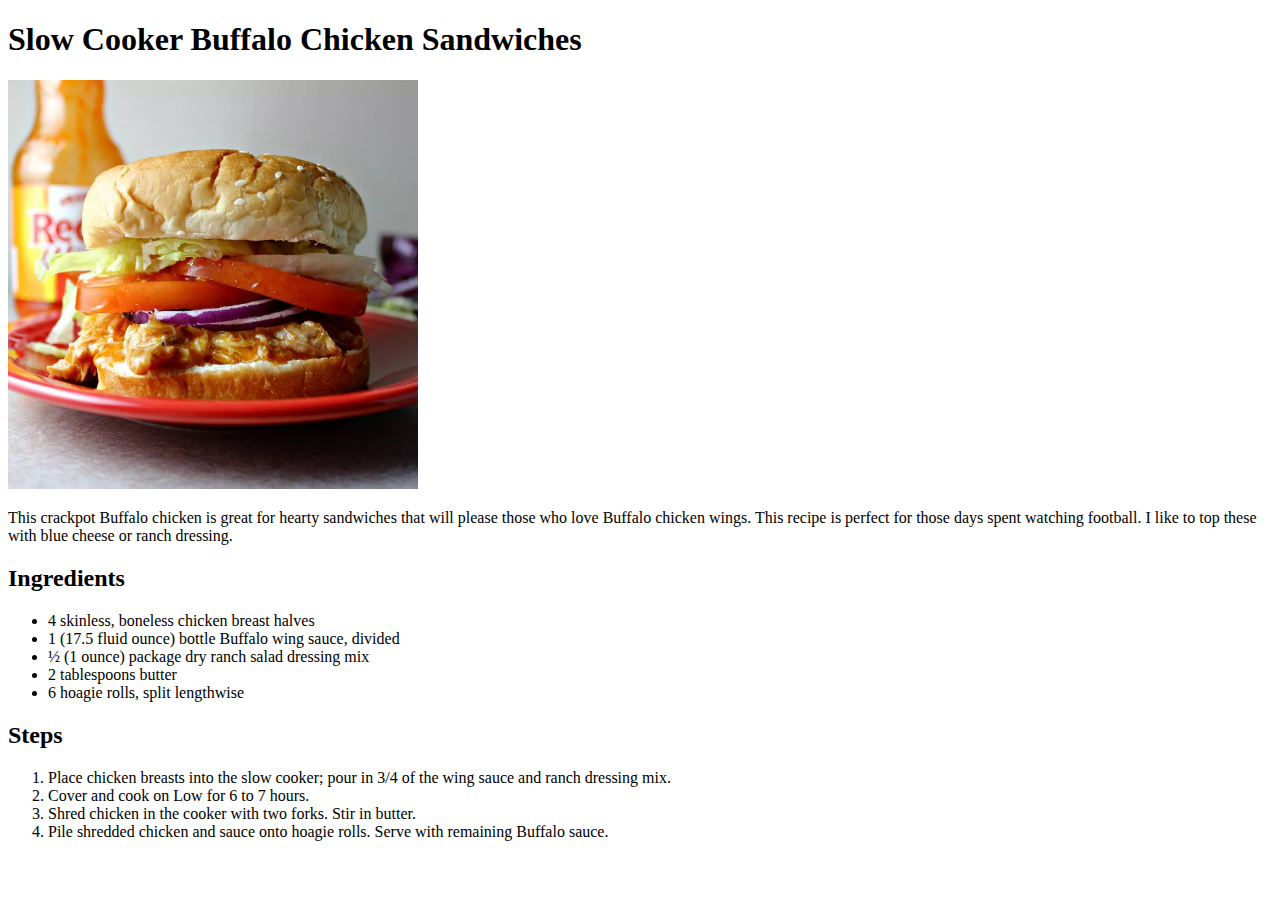
==== recipes/chicken-sandwich.html @ 503b5928 "Added the index.html page and the 'recipe' folder" ====
<!DOCTYPE html>
<html lang="en">
<head>
    <meta charset="UTF-8">
    <meta http-equiv="X-UA-Compatible" content="IE=edge">
    <meta name="viewport" content="width=device-width, initial-scale=1.0">
    <title>Slow Cooker Buffalo Chicken Sandwiches</title>
</head>
<body>
    <h1>Slow Cooker Buffalo Chicken Sandwiches</h1>

    <img src="./img/chicken-sandwich.png" alt="A chicken-sandwich photo">

    <p>This crackpot Buffalo chicken is great for hearty sandwiches that will please those who love Buffalo chicken wings. This recipe is perfect for those days spent watching football. I like to top these with blue cheese or ranch dressing.</p>

    <h2>Ingredients</h2>
    <ul>
        <li>4 skinless, boneless chicken breast halves</li>
        <li>1 (17.5 fluid ounce) bottle Buffalo wing sauce, divided</li>
        <li>½ (1 ounce) package dry ranch salad dressing mix</li>
        <li>2 tablespoons butter</li>
        <li>6 hoagie rolls, split lengthwise</li>
    </ul>

    <h2>Steps</h2>
    <ol>
        <li>Place chicken breasts into the slow cooker; pour in 3/4 of the wing sauce and ranch dressing mix.</li>
        <li>Cover and cook on Low for 6 to 7 hours.</li>
        <li>Shred chicken in the cooker with two forks. Stir in butter.</li>
        <li>Pile shredded chicken and sauce onto hoagie rolls. Serve with remaining Buffalo sauce.</li>
    </ol>
</body>
</html>
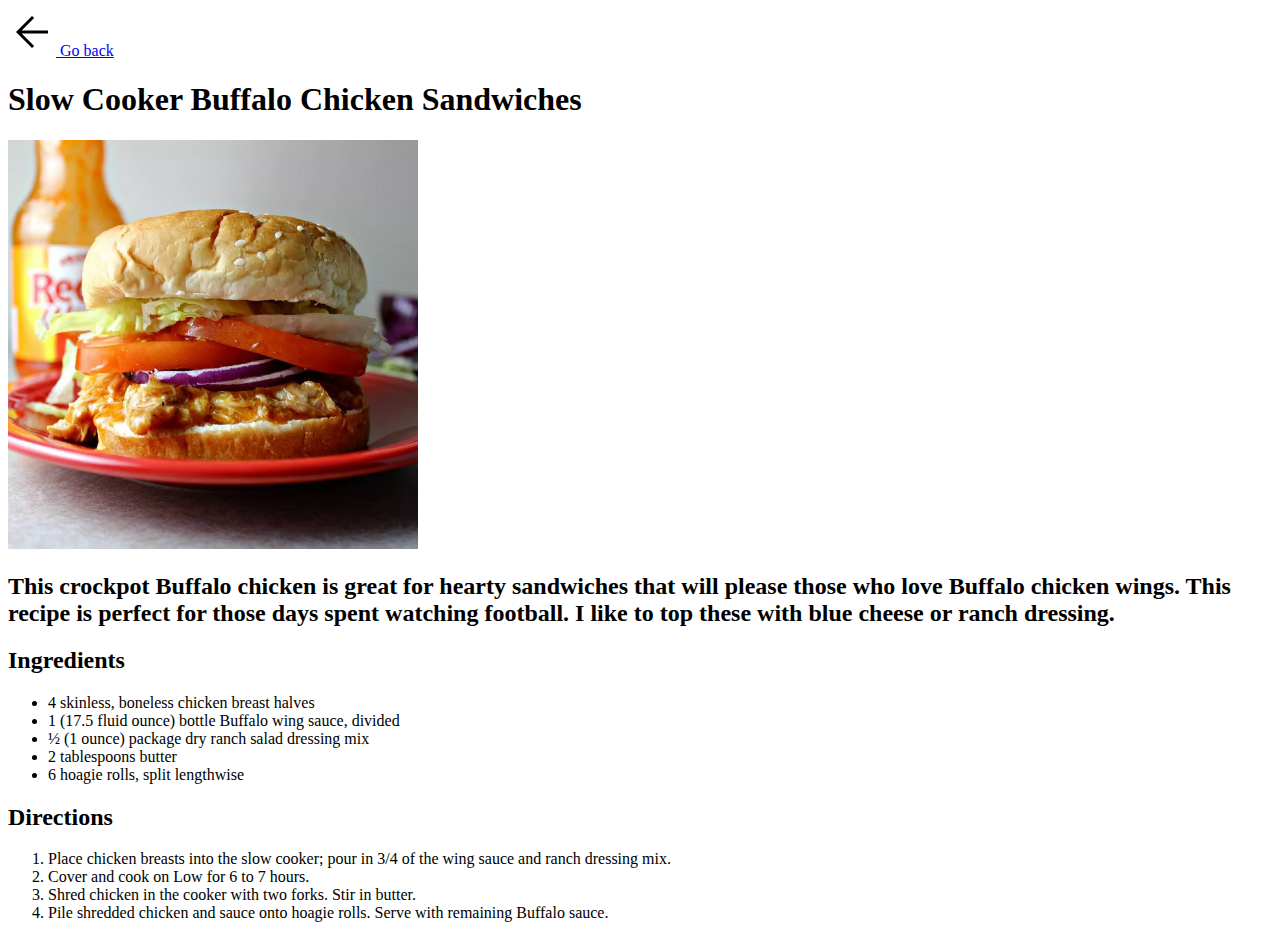
==== commit aaa6db75: "Updated the recipes pages" ====
--- a/recipes/chicken-sandwich.html
+++ b/recipes/chicken-sandwich.html
@@ -4,30 +4,52 @@
     <meta charset="UTF-8">
     <meta http-equiv="X-UA-Compatible" content="IE=edge">
     <meta name="viewport" content="width=device-width, initial-scale=1.0">
+    <link rel="stylesheet" href="/css/recipe.css">
     <title>Slow Cooker Buffalo Chicken Sandwiches</title>
 </head>
 <body>
-    <h1>Slow Cooker Buffalo Chicken Sandwiches</h1>
+    <section class="go-back">
+        <a href="/index.html">
+            <img src="./img/arrow-back.svg" alt="arrow-back" id="arrow-back"> 
+            <span>Go back</span>
+        </a>
+    </section>
 
-    <img src="./img/chicken-sandwich.png" alt="A chicken-sandwich photo">
-
-    <p>This crackpot Buffalo chicken is great for hearty sandwiches that will please those who love Buffalo chicken wings. This recipe is perfect for those days spent watching football. I like to top these with blue cheese or ranch dressing.</p>
-
-    <h2>Ingredients</h2>
-    <ul>
-        <li>4 skinless, boneless chicken breast halves</li>
-        <li>1 (17.5 fluid ounce) bottle Buffalo wing sauce, divided</li>
-        <li>½ (1 ounce) package dry ranch salad dressing mix</li>
-        <li>2 tablespoons butter</li>
-        <li>6 hoagie rolls, split lengthwise</li>
-    </ul>
-
-    <h2>Steps</h2>
-    <ol>
-        <li>Place chicken breasts into the slow cooker; pour in 3/4 of the wing sauce and ranch dressing mix.</li>
-        <li>Cover and cook on Low for 6 to 7 hours.</li>
-        <li>Shred chicken in the cooker with two forks. Stir in butter.</li>
-        <li>Pile shredded chicken and sauce onto hoagie rolls. Serve with remaining Buffalo sauce.</li>
-    </ol>
+    <header><h1>Slow Cooker Buffalo Chicken Sandwiches</h1></header>
+    
+    <section class="image-section">
+        <div class="img-container">
+            <img src="./img/chicken-sandwich.png" alt="A chicken-sandwich photo">
+        </div>
+    </section>
+    
+    <section class="description">
+        <h2>This crockpot Buffalo chicken is great for hearty sandwiches that will please those who love Buffalo chicken wings. This recipe is perfect for those days spent watching football. I like to top these with blue cheese or ranch dressing.</h2>
+    </section>
+    
+    <section class="how-to">
+        <div class="ingredients">
+            <h2>Ingredients</h2>
+            <ul>
+                <li>4 skinless, boneless chicken breast halves</li>
+                <li>1 (17.5 fluid ounce) bottle Buffalo wing sauce, divided</li>
+                <li>½ (1 ounce) package dry ranch salad dressing mix</li>
+                <li>2 tablespoons butter</li>
+                <li>6 hoagie rolls, split lengthwise</li>
+            </ul>
+        </div>
+    
+        <div class="directions">
+            <h2>Directions</h2>
+            <ol>
+                <li>Place chicken breasts into the slow cooker; pour in 3/4 of the wing sauce and ranch dressing mix.</li>
+                <li>Cover and cook on Low for 6 to 7 hours.</li>
+                <li>Shred chicken in the cooker with two forks. Stir in butter.</li>
+                <li>Pile shredded chicken and sauce onto hoagie rolls. Serve with remaining Buffalo sauce.</li>
+            </ol>
+        </div>
+    
+    </section>
+    
 </body>
 </html>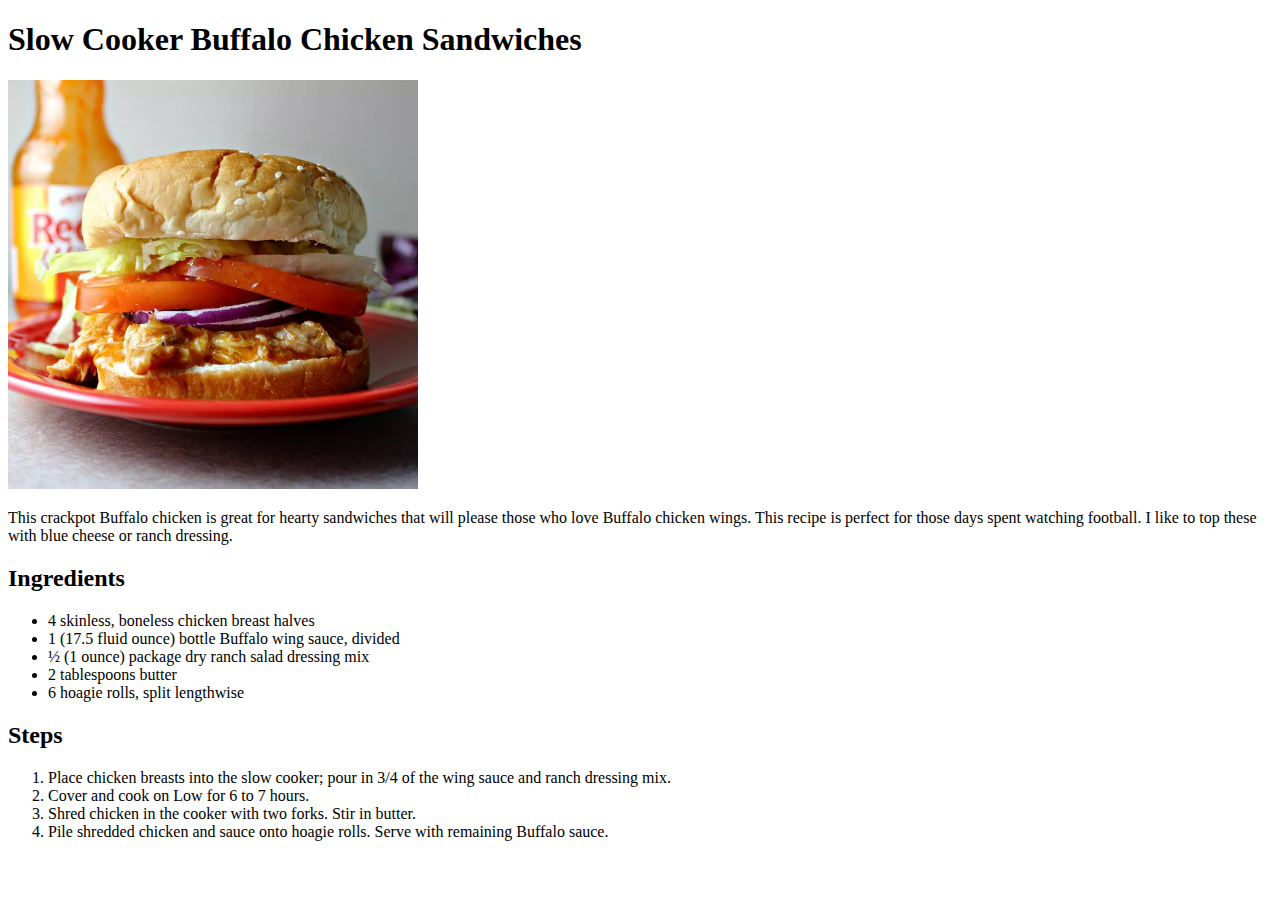
==== commit 710c1587: "Revert "Updated the recipes pages"" ====
--- a/recipes/chicken-sandwich.html
+++ b/recipes/chicken-sandwich.html
@@ -4,52 +4,30 @@
     <meta charset="UTF-8">
     <meta http-equiv="X-UA-Compatible" content="IE=edge">
     <meta name="viewport" content="width=device-width, initial-scale=1.0">
-    <link rel="stylesheet" href="/css/recipe.css">
     <title>Slow Cooker Buffalo Chicken Sandwiches</title>
 </head>
 <body>
-    <section class="go-back">
-        <a href="/index.html">
-            <img src="./img/arrow-back.svg" alt="arrow-back" id="arrow-back"> 
-            <span>Go back</span>
-        </a>
-    </section>
+    <h1>Slow Cooker Buffalo Chicken Sandwiches</h1>
 
-    <header><h1>Slow Cooker Buffalo Chicken Sandwiches</h1></header>
-    
-    <section class="image-section">
-        <div class="img-container">
-            <img src="./img/chicken-sandwich.png" alt="A chicken-sandwich photo">
-        </div>
-    </section>
-    
-    <section class="description">
-        <h2>This crockpot Buffalo chicken is great for hearty sandwiches that will please those who love Buffalo chicken wings. This recipe is perfect for those days spent watching football. I like to top these with blue cheese or ranch dressing.</h2>
-    </section>
-    
-    <section class="how-to">
-        <div class="ingredients">
-            <h2>Ingredients</h2>
-            <ul>
-                <li>4 skinless, boneless chicken breast halves</li>
-                <li>1 (17.5 fluid ounce) bottle Buffalo wing sauce, divided</li>
-                <li>½ (1 ounce) package dry ranch salad dressing mix</li>
-                <li>2 tablespoons butter</li>
-                <li>6 hoagie rolls, split lengthwise</li>
-            </ul>
-        </div>
-    
-        <div class="directions">
-            <h2>Directions</h2>
-            <ol>
-                <li>Place chicken breasts into the slow cooker; pour in 3/4 of the wing sauce and ranch dressing mix.</li>
-                <li>Cover and cook on Low for 6 to 7 hours.</li>
-                <li>Shred chicken in the cooker with two forks. Stir in butter.</li>
-                <li>Pile shredded chicken and sauce onto hoagie rolls. Serve with remaining Buffalo sauce.</li>
-            </ol>
-        </div>
-    
-    </section>
-    
+    <img src="./img/chicken-sandwich.png" alt="A chicken-sandwich photo">
+
+    <p>This crackpot Buffalo chicken is great for hearty sandwiches that will please those who love Buffalo chicken wings. This recipe is perfect for those days spent watching football. I like to top these with blue cheese or ranch dressing.</p>
+
+    <h2>Ingredients</h2>
+    <ul>
+        <li>4 skinless, boneless chicken breast halves</li>
+        <li>1 (17.5 fluid ounce) bottle Buffalo wing sauce, divided</li>
+        <li>½ (1 ounce) package dry ranch salad dressing mix</li>
+        <li>2 tablespoons butter</li>
+        <li>6 hoagie rolls, split lengthwise</li>
+    </ul>
+
+    <h2>Steps</h2>
+    <ol>
+        <li>Place chicken breasts into the slow cooker; pour in 3/4 of the wing sauce and ranch dressing mix.</li>
+        <li>Cover and cook on Low for 6 to 7 hours.</li>
+        <li>Shred chicken in the cooker with two forks. Stir in butter.</li>
+        <li>Pile shredded chicken and sauce onto hoagie rolls. Serve with remaining Buffalo sauce.</li>
+    </ol>
 </body>
 </html>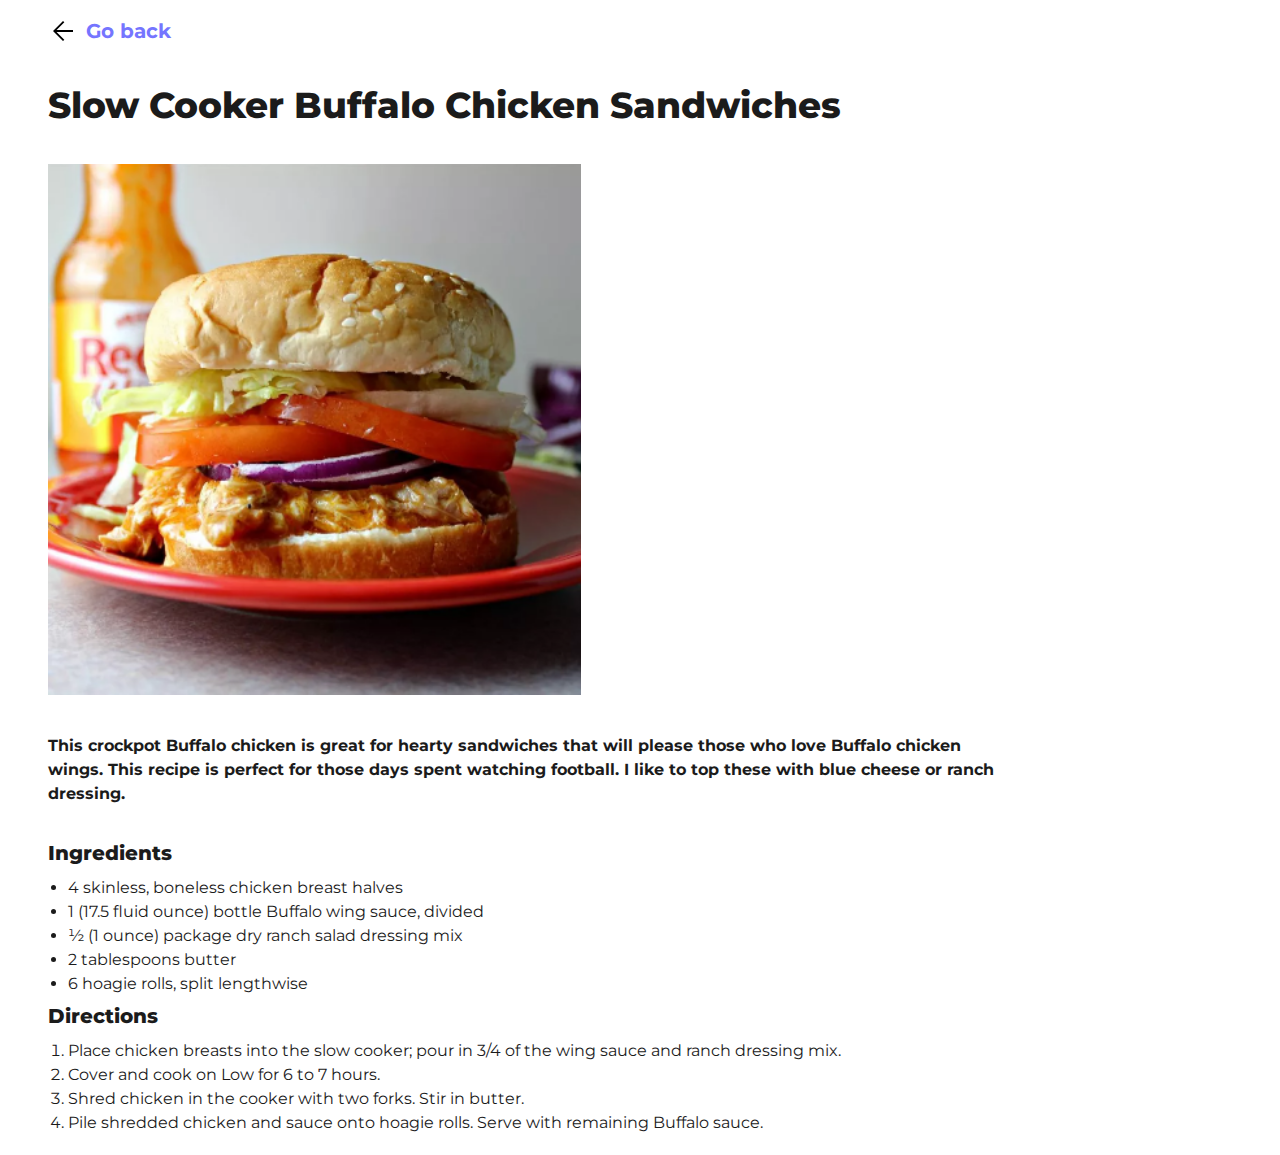
==== commit 4ed22dc8: "Revert "Revert "Updated the recipes pages""" ====
--- a/recipes/chicken-sandwich.html
+++ b/recipes/chicken-sandwich.html
@@ -4,30 +4,52 @@
     <meta charset="UTF-8">
     <meta http-equiv="X-UA-Compatible" content="IE=edge">
     <meta name="viewport" content="width=device-width, initial-scale=1.0">
+    <link rel="stylesheet" href="/css/recipe.css">
     <title>Slow Cooker Buffalo Chicken Sandwiches</title>
 </head>
 <body>
-    <h1>Slow Cooker Buffalo Chicken Sandwiches</h1>
+    <section class="go-back">
+        <a href="/index.html">
+            <img src="./img/arrow-back.svg" alt="arrow-back" id="arrow-back"> 
+            <span>Go back</span>
+        </a>
+    </section>
 
-    <img src="./img/chicken-sandwich.png" alt="A chicken-sandwich photo">
-
-    <p>This crackpot Buffalo chicken is great for hearty sandwiches that will please those who love Buffalo chicken wings. This recipe is perfect for those days spent watching football. I like to top these with blue cheese or ranch dressing.</p>
-
-    <h2>Ingredients</h2>
-    <ul>
-        <li>4 skinless, boneless chicken breast halves</li>
-        <li>1 (17.5 fluid ounce) bottle Buffalo wing sauce, divided</li>
-        <li>½ (1 ounce) package dry ranch salad dressing mix</li>
-        <li>2 tablespoons butter</li>
-        <li>6 hoagie rolls, split lengthwise</li>
-    </ul>
-
-    <h2>Steps</h2>
-    <ol>
-        <li>Place chicken breasts into the slow cooker; pour in 3/4 of the wing sauce and ranch dressing mix.</li>
-        <li>Cover and cook on Low for 6 to 7 hours.</li>
-        <li>Shred chicken in the cooker with two forks. Stir in butter.</li>
-        <li>Pile shredded chicken and sauce onto hoagie rolls. Serve with remaining Buffalo sauce.</li>
-    </ol>
+    <header><h1>Slow Cooker Buffalo Chicken Sandwiches</h1></header>
+    
+    <section class="image-section">
+        <div class="img-container">
+            <img src="./img/chicken-sandwich.png" alt="A chicken-sandwich photo">
+        </div>
+    </section>
+    
+    <section class="description">
+        <h2>This crockpot Buffalo chicken is great for hearty sandwiches that will please those who love Buffalo chicken wings. This recipe is perfect for those days spent watching football. I like to top these with blue cheese or ranch dressing.</h2>
+    </section>
+    
+    <section class="how-to">
+        <div class="ingredients">
+            <h2>Ingredients</h2>
+            <ul>
+                <li>4 skinless, boneless chicken breast halves</li>
+                <li>1 (17.5 fluid ounce) bottle Buffalo wing sauce, divided</li>
+                <li>½ (1 ounce) package dry ranch salad dressing mix</li>
+                <li>2 tablespoons butter</li>
+                <li>6 hoagie rolls, split lengthwise</li>
+            </ul>
+        </div>
+    
+        <div class="directions">
+            <h2>Directions</h2>
+            <ol>
+                <li>Place chicken breasts into the slow cooker; pour in 3/4 of the wing sauce and ranch dressing mix.</li>
+                <li>Cover and cook on Low for 6 to 7 hours.</li>
+                <li>Shred chicken in the cooker with two forks. Stir in butter.</li>
+                <li>Pile shredded chicken and sauce onto hoagie rolls. Serve with remaining Buffalo sauce.</li>
+            </ol>
+        </div>
+    
+    </section>
+    
 </body>
 </html>--- a/css/recipe.css
+++ b/css/recipe.css
@@ -0,0 +1,111 @@
+@import url('https://fonts.googleapis.com/css2?family=Montserrat:wght@100;300;400;500;600;700;800;900&display=swap');
+
+* {
+    box-sizing: border-box;
+    padding: 0;
+    margin: 0;
+    font-family: Montserrat;
+    font-size: 1rem;
+    line-height: 1.5;
+}
+
+body {
+    color: rgb(27, 27, 27);
+    height: 100vh;
+    padding: 1rem 3rem;
+}
+
+body > * {
+    padding-bottom: 2rem;
+}
+
+/* Go Back Section */
+a {
+    text-decoration: none;
+    display: flex;
+    gap: .5rem;
+}
+
+#arrow-back {
+    width: 30px;
+    height: auto;
+}
+
+span {
+    color: rgb(117, 117, 255);
+    font-size: 1.25rem;
+    font-weight: 700;
+    align-self: center;
+}
+
+/* Header Section */
+header h1 {
+    font-size: 2.25rem;
+    font-weight: 800;
+}
+
+/* Image Section */
+img {
+    width: 45%;
+    height: auto;
+}
+
+/* Description Section */
+.description {
+    width: 80%;
+    font-size: 1.25rem;
+    font-weight: 600;
+}
+
+/*How-to Section */
+.how-to h2 {
+    font-size: 1.25rem;
+    font-weight: 800;
+    padding-bottom: 8px;
+}
+
+.how-to ul,ol {
+    padding: 0 0 5px 1.25rem;
+}
+
+.how-to {
+    padding-bottom: 15px;
+    width: 70%;
+}
+
+@media(max-width: 768px) { 
+    body {
+        padding: .75rem 2.5rem;
+    }
+    header h1 {
+        font-size: 2rem;
+    }
+
+    img {
+        width: 100%;
+    }
+    
+    .description {
+        width: 100%;
+        font-size: 1rem;
+    }
+
+    .how-to {
+        width: 100%;
+    }
+}
+
+@media only screen and (min-width: 768px) and (max-width: 1024px) {
+    img {
+        width: 60%;
+        height: auto;
+    }
+
+    .description {
+        width: 100%;
+    }
+
+    .how-to {
+        width: 100%;
+    }
+}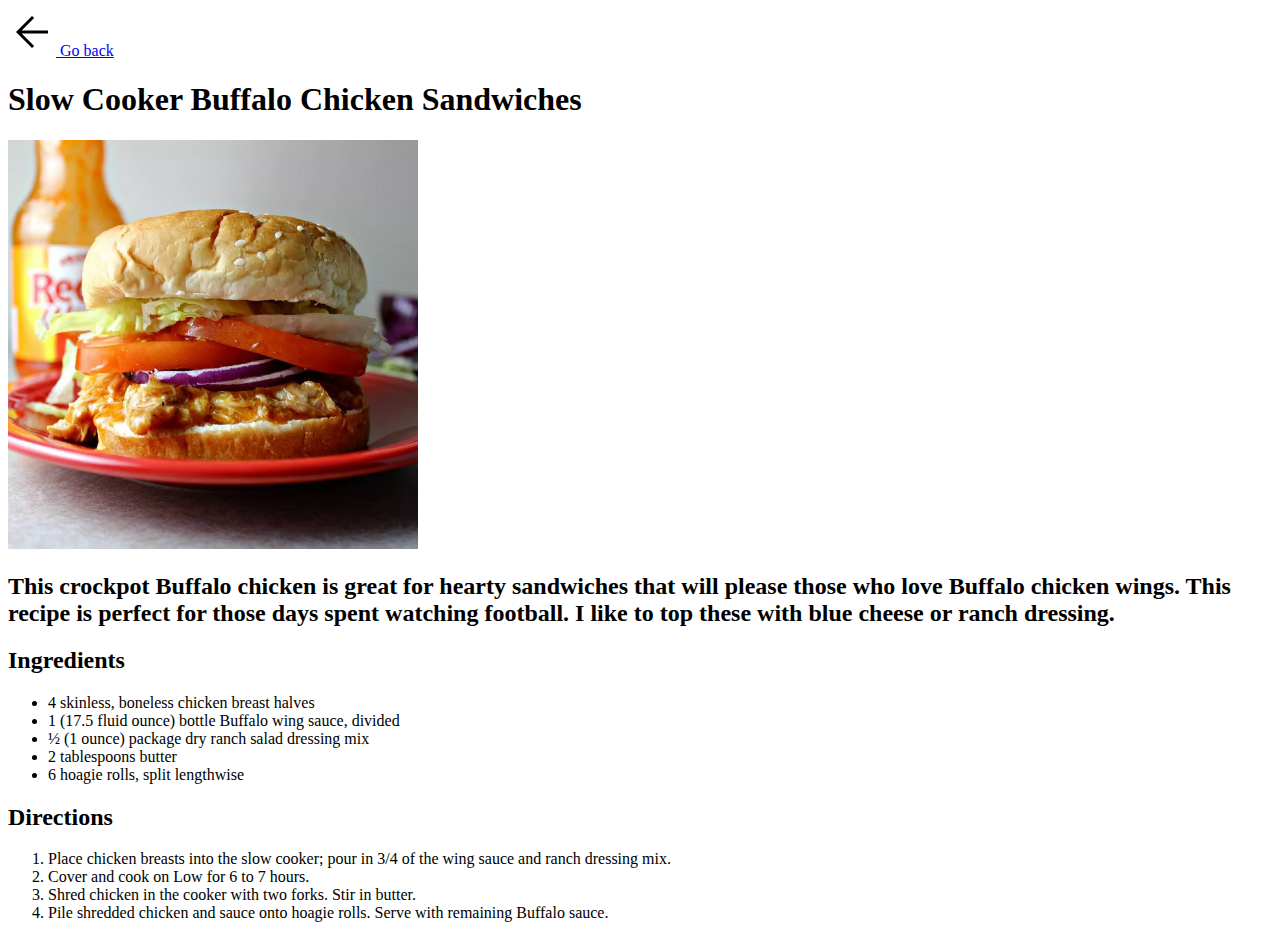
==== commit bcc51ce8: "Updated the recipe pages" ====
--- a/recipes/chicken-sandwich.html
+++ b/recipes/chicken-sandwich.html
@@ -4,7 +4,7 @@
     <meta charset="UTF-8">
     <meta http-equiv="X-UA-Compatible" content="IE=edge">
     <meta name="viewport" content="width=device-width, initial-scale=1.0">
-    <link rel="stylesheet" href="/css/recipe.css">
+    <link rel="stylesheet" href="./css/recipe.css">
     <title>Slow Cooker Buffalo Chicken Sandwiches</title>
 </head>
 <body>
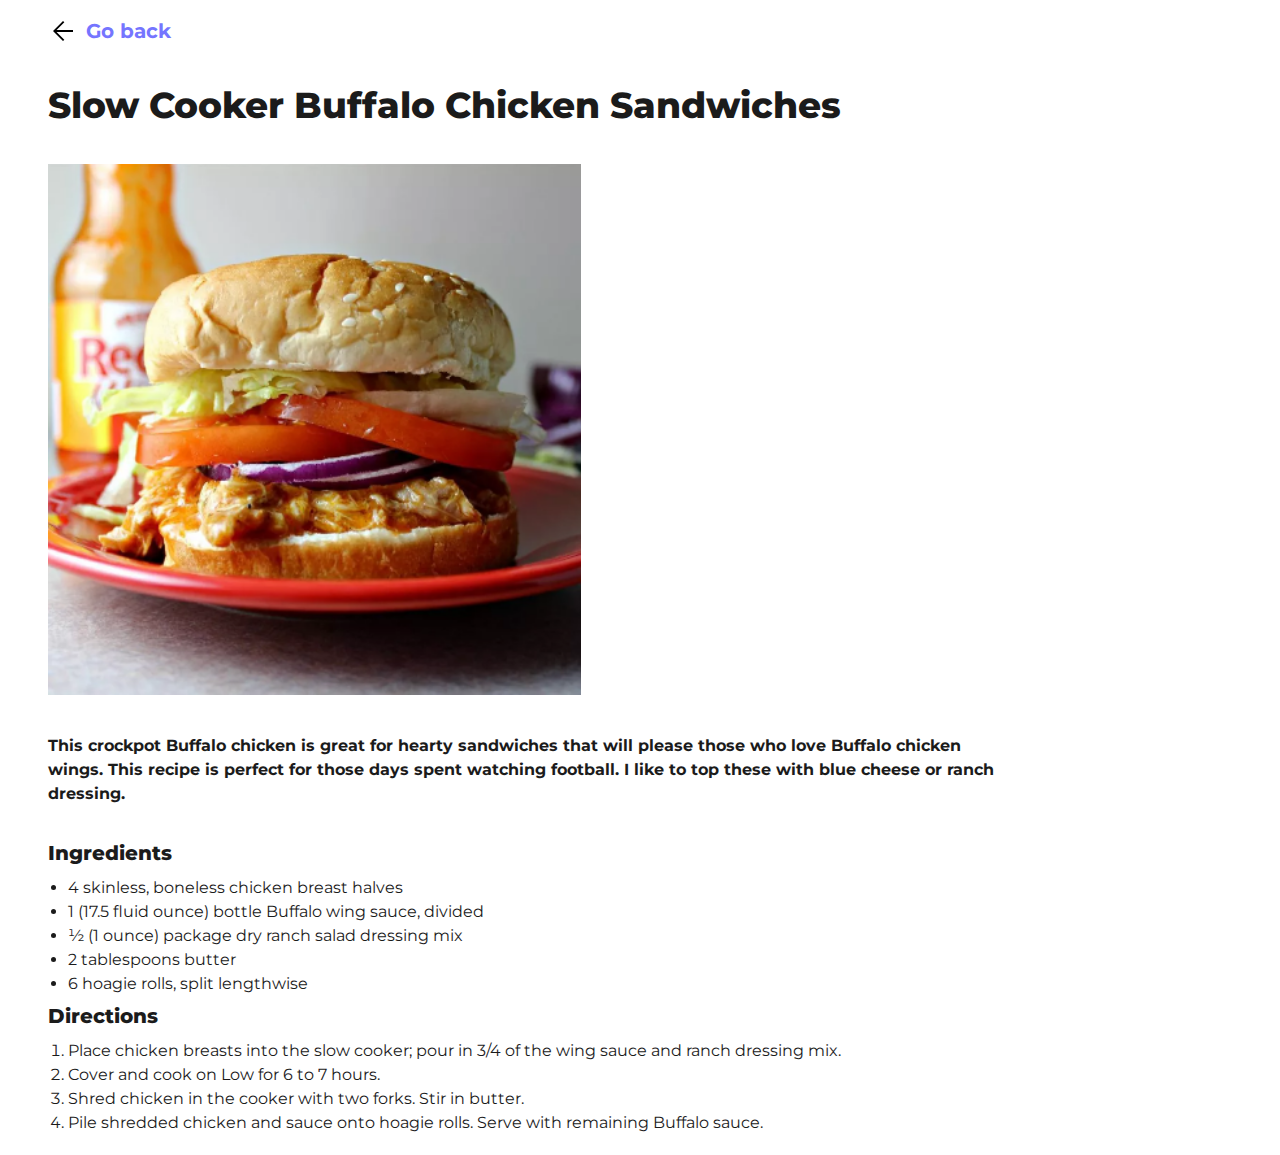
==== commit 8e09a509: "Fix the link:css" ====
--- a/recipes/chicken-sandwich.html
+++ b/recipes/chicken-sandwich.html
@@ -4,7 +4,7 @@
     <meta charset="UTF-8">
     <meta http-equiv="X-UA-Compatible" content="IE=edge">
     <meta name="viewport" content="width=device-width, initial-scale=1.0">
-    <link rel="stylesheet" href="./css/recipe.css">
+    <link rel="stylesheet" href="/css/recipe.css">
     <title>Slow Cooker Buffalo Chicken Sandwiches</title>
 </head>
 <body>
--- a/css/recipe.css
+++ b/css/recipe.css
@@ -0,0 +1,111 @@
+@import url('https://fonts.googleapis.com/css2?family=Montserrat:wght@100;300;400;500;600;700;800;900&display=swap');
+
+* {
+    box-sizing: border-box;
+    padding: 0;
+    margin: 0;
+    font-family: Montserrat;
+    font-size: 1rem;
+    line-height: 1.5;
+}
+
+body {
+    color: rgb(27, 27, 27);
+    height: 100vh;
+    padding: 1rem 3rem;
+}
+
+body > * {
+    padding-bottom: 2rem;
+}
+
+/* Go Back Section */
+a {
+    text-decoration: none;
+    display: flex;
+    gap: .5rem;
+}
+
+#arrow-back {
+    width: 30px;
+    height: auto;
+}
+
+span {
+    color: rgb(117, 117, 255);
+    font-size: 1.25rem;
+    font-weight: 700;
+    align-self: center;
+}
+
+/* Header Section */
+header h1 {
+    font-size: 2.25rem;
+    font-weight: 800;
+}
+
+/* Image Section */
+img {
+    width: 45%;
+    height: auto;
+}
+
+/* Description Section */
+.description {
+    width: 80%;
+    font-size: 1.25rem;
+    font-weight: 600;
+}
+
+/*How-to Section */
+.how-to h2 {
+    font-size: 1.25rem;
+    font-weight: 800;
+    padding-bottom: 8px;
+}
+
+.how-to ul,ol {
+    padding: 0 0 5px 1.25rem;
+}
+
+.how-to {
+    padding-bottom: 15px;
+    width: 70%;
+}
+
+@media(max-width: 768px) { 
+    body {
+        padding: .75rem 2.5rem;
+    }
+    header h1 {
+        font-size: 2rem;
+    }
+
+    img {
+        width: 100%;
+    }
+    
+    .description {
+        width: 100%;
+        font-size: 1rem;
+    }
+
+    .how-to {
+        width: 100%;
+    }
+}
+
+@media only screen and (min-width: 768px) and (max-width: 1024px) {
+    img {
+        width: 60%;
+        height: auto;
+    }
+
+    .description {
+        width: 100%;
+    }
+
+    .how-to {
+        width: 100%;
+    }
+}